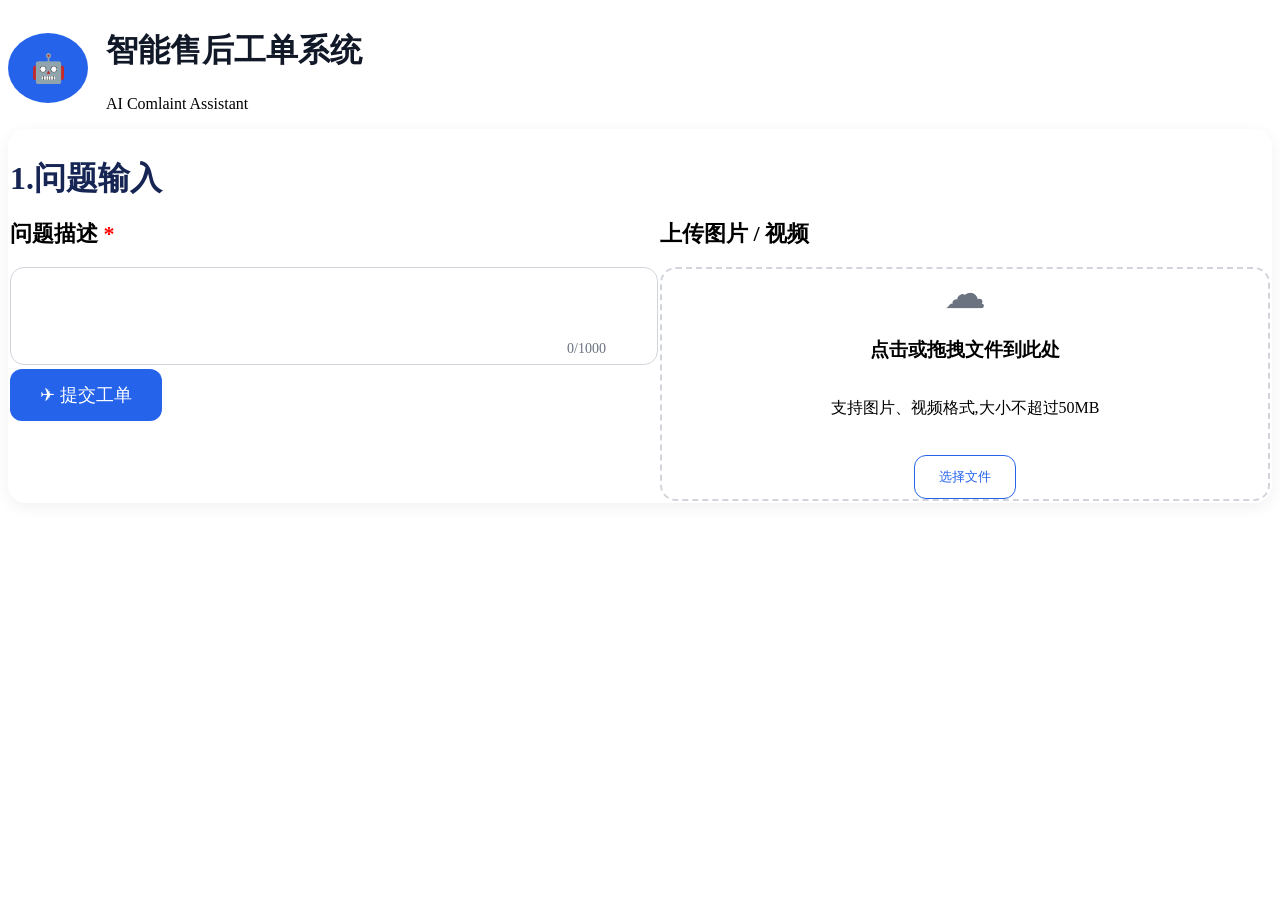
==== frontend/index.html @ 0847bd46 "5.19更新" ====
<!DOCTYPE html>
<link rel="stylesheet" href="./style.css"
<header class="header">
    <div class="header-left">
        <div class="logo">
            🤖
        </div>

        <div class="header-group">
            <h1>
                智能售后工单系统
            </h1>
            <p>
                AI Comlaint Assistant
            </p>
        </div>

    </div>
</header>

<!-- ================= 问题输入模块开始 ================= -->
<section class="card">
    <h2 class="section-title">
        1.问题输入
    </h2>

    <!-- 左右双栏布局-->
    <div class="input-layout">
        <div class="left-panel">
            <label><!-- 给输入框、上传框、textarea 写“说明文字”-->
                问题描述
                <span>*</span> <!-- 包住一小段文字-->
            </label>

            <!-- 用户输入框-->
            <div class="textarea-wrapper">

                <textarea
                id="userText"
                placeholder="请详细描述您遇到的问题...">
                </textarea>

                <div class="counter">

                    0/1000

                </div>

</div>

            <!-- 提交按钮 -->
            <button id="submitBtn">
                ✈ 提交工单
            </button>

        </div>

        <!-- 上传模块 -->
        <div class="right-panel">

            <label>
                上传图片 / 视频
            </label>
            <div class="upload-box">
                <div class="upload-icon">
                    ☁
                </div>
                <h3>
                    点击或拖拽文件到此处
                </h3>
                <p>
                    支持图片、视频格式,大小不超过50MB
                </p>
                <button class="upload-btn">
                    选择文件
                </button>
            </div>
        </div>
    </div>

</section>
<!-- ================= 问题输入模块结束 ================= -->
---- frontend/style.css ----
/*=====header=====*/

/*整个顶部导航栏*/
.header{
    display: flex;/*让左右区域水平排列*/
    justify-content: space-between;/*左右拉开距离*/
    align-items: center;/*垂直居中*/
    margin-bottom: 32px;/*底部留白*/
}

/*左侧容器logo + 标题*/
.header-left{
    display: flex;
    align-items: center;

    gap:18px;/*子元素间距*/
}

/*logo*/
.logo{
    width:80px;
    height:70px;
    border-radius: 50%;/*变圆形*/
    background:#2563eb ;
    color: white;
    font-size: 28px;/*控制文字有多大*/
    display: flex;
    justify-content: center;
    align-items: center;
}

/*标题*/
.header-group h1{
    font-size: 32px;
    font-weight: 700;
    color: #111827;
}

/*副标题*/
.hesder-group p{
    margin-top: 4px;/*元素和别人之间的距离*/

    color: #6b7280;
    font-size: 18px;
}

/* ================= 卡片通用样式 ================= */
.card{
    background: white;
    border-radius:18px;/*将元素的四个角设置为半径为 18 像素的圆角*/
    padding: 2px;
    margin-bottom: 20px;
    box-shadow: 0 4px 16px rgba(0,0,0,0.06);/**给元素添加一层轻微的、向下的半透明阴影效果**/
/****这种参数组合产生的是极轻微的悬浮感，类似卡片轻微浮在页面上**/
}

/* 板块标题 */
.section-title{
    font-size: 32px;
    margin-bottom: 18px;
    color: #172554;
}

/* ================= 双栏布局 ================= */
.input-layout{
    display: flex;
    gap: 40px;/*** 表示子元素之间的间距为 40 像素***/
    align-items: flex-start;/*子元素顶部对齐*/

}

/* 左右区域平均分 */
.left-panel,
.right-panel{
    flex: 1;/**左右区域平均分配剩余空间**/
}

/*label*/
label{
    display: block;/*标签独占一行*/
    font-size: 22px;
    font-weight: 600;/*加粗*/
    margin-bottom: 18px;

}

/* 红色星号 */
label span{
    color: red;
}

/* textarea */
textarea{
    width: 100%;/*占满父元素宽度*/
    height: 60px;/*固定高度*/
    border: 1px solid #d1d5db;/*边框颜色*/
    border-radius: 14px;/*将元素的四个角设置为半径为 14 像素的圆角*/
    padding: 18px;
    font-size: 18px;
    resize: none;/*禁止用户调整大小*/

}

/* 字数统计 */
.counter{
    text-align: right;/*文本右对齐*/
    font-size: 14px;
    color: #6b7280;
    position:absolute;
    right:14px;
    bottom:12px;
}


/* 提交按钮 */
#submitBtn{
    margin-top: 0px;
    background: #2563eb;
    color: white;
    border:none ;/*去掉默认边框*/
    border-radius: 12px;
    padding: 14px 30px;
    font-size: 18px;
    cursor: pointer;/*鼠标暂停时候指为手形*/
    align-items: center;
}

/* 上传图标 */
.upload-icon{
    font-size: 42px;
    color: #6b7280;
}

/* 上传按钮 */
.upload-btn{
    margin-top: 20px;
    background: white;
    border: 1px solid #2563eb;
    color: #2563eb;
    padding: 12px 24px;
    border-radius: 12px;
}

/* 上传区域 */

.upload-box{

    min-height: 220px;

    border:2px dashed #d1d5db;

    border-radius:16px;

    display:flex;

    flex-direction:column;

    justify-content:center;

    align-items:center;

}

/* textarea容器 */

.textarea-wrapper{

    position:relative;

}
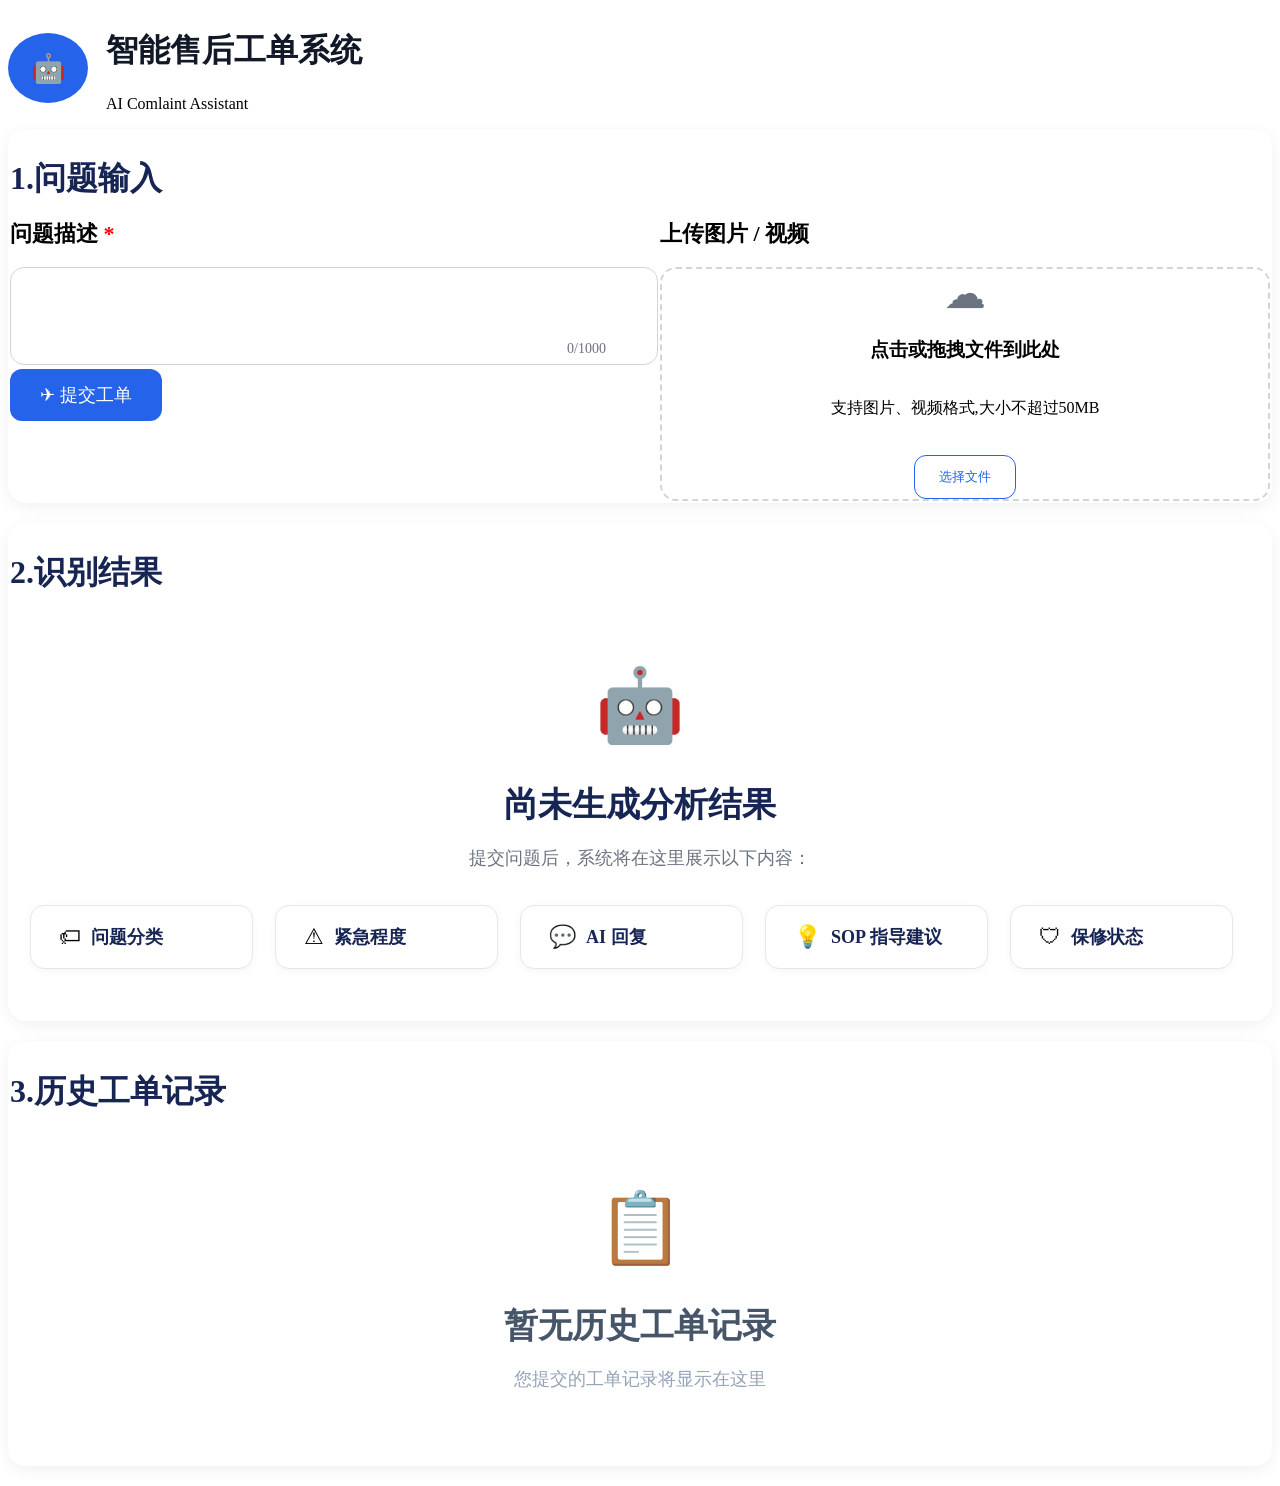
==== commit 9778cf9f: "html与css初始完成" ====
--- a/frontend/index.html
+++ b/frontend/index.html
@@ -79,4 +79,86 @@
     </div>
 
 </section>
-<!-- ================= 问题输入模块结束 ================= -->+<!-- ================= 问题输入模块结束 ================= -->
+
+
+<!-- ================= 识别结果模块 ================= -->
+<section  class="card">
+
+    <h2 class="section-title">
+        2.识别结果
+    </h2>
+
+    <!-- 内容区域-->
+    <div class="result-box">
+        <div class="robot-icon">
+            🤖
+        </div>
+
+        <h3>
+            尚未生成分析结果
+        </h3>
+
+        <p>
+            提交问题后，系统将在这里展示以下内容：
+        </p>
+
+        <!-- 功能标签 -->
+        <div class="feature-row">
+            <div class="feature-card">
+                🏷
+                <span>问题分类</span>
+            </div>
+            <div class="feature-card">
+
+                ⚠
+
+                <span>紧急程度</span>
+
+            </div>
+            <div class="feature-card">
+
+                💬
+
+                <span>AI 回复</span>
+
+            </div>
+            <div class="feature-card">
+
+                💡
+
+                <span>SOP 指导建议</span>
+
+            </div>
+            <div class="feature-card">
+
+                🛡
+
+                <span>保修状态</span>
+
+            </div>
+        </div>
+
+    </div>
+
+</section>
+
+<!-- ================= 历史工单记录 ================= -->
+<section class="card">
+
+    <h2 class="section-title">
+        3.历史工单记录
+    </h2>
+    <div class="history-box">
+        <div class="history-icon">
+            📋
+        </div>
+        <h3>
+        暂无历史工单记录
+        </h3>
+        <p>
+        您提交的工单记录将显示在这里
+        </p>
+    </div>
+
+</section>
--- a/frontend/style.css
+++ b/frontend/style.css
@@ -167,4 +167,85 @@
 
     position:relative;
 
-}+}
+
+/* ================= 识别结果模块 ================= */
+.result-box{
+    text-align: center;/*文本居中*/
+    padding:50px 20px;
+}
+
+/* AI图标 */
+.robot-icon{
+    font-size: 72px;
+    color:#93c5fd;
+    margin-bottom: 20px;
+}
+
+/* 标题 */
+.result-box h3{
+    font-size: 34px;
+    color: #172554;
+    margin-bottom: 16px;
+}
+/* 提示文字 */
+.result-box p{
+    font-size: 18px;
+    color: #6b7280;
+    margin-bottom: 35px;
+}
+
+/* 标签整体布局 */
+.feature-row{
+    display: flex;
+    justify-self: center;/*标签水平居中*/
+
+    gap:22px;/*标签之间距离*/
+    flex-wrap:wrap;/*标签过多时换行显示*/
+}
+
+/* 单个标签卡片 */
+.feature-card{
+    display: flex;/*图标与文字水平排列*/
+    align-items: center;/*图文水平居中*/
+    gap :10px;
+    background:#ffffff;
+    border: 1px solid #e5e7eb;
+    border-radius: 14px;
+    padding: 18px 28px;
+    min-width: 165px;
+    font-size: 22px;
+    box-shadow: 0 2px 8px rgba(0,0,0,0.04);;
+
+}
+
+/* 标签文字 */
+.feature-card span{
+    font-size: 18px;
+    color:#172554;
+    font-weight: 600;
+}
+
+/* ================= 历史工单记录模块 ================= */
+.history-box{
+    text-align: center;
+    padding: 55px 20px;
+}
+/* 图标 */
+.history-icon{
+    font-size: 70px;
+    color:#cbd5e1;
+    margin-bottom: 18px;
+}
+
+/* 主标题 */
+.history-box h3{
+    font-size: 34px;
+    color: #475569;
+    margin-bottom: 12px;
+}
+/* 提示文字 */
+.history-box p{
+    font-size: 18px;
+    color: #94a3b8;
+}
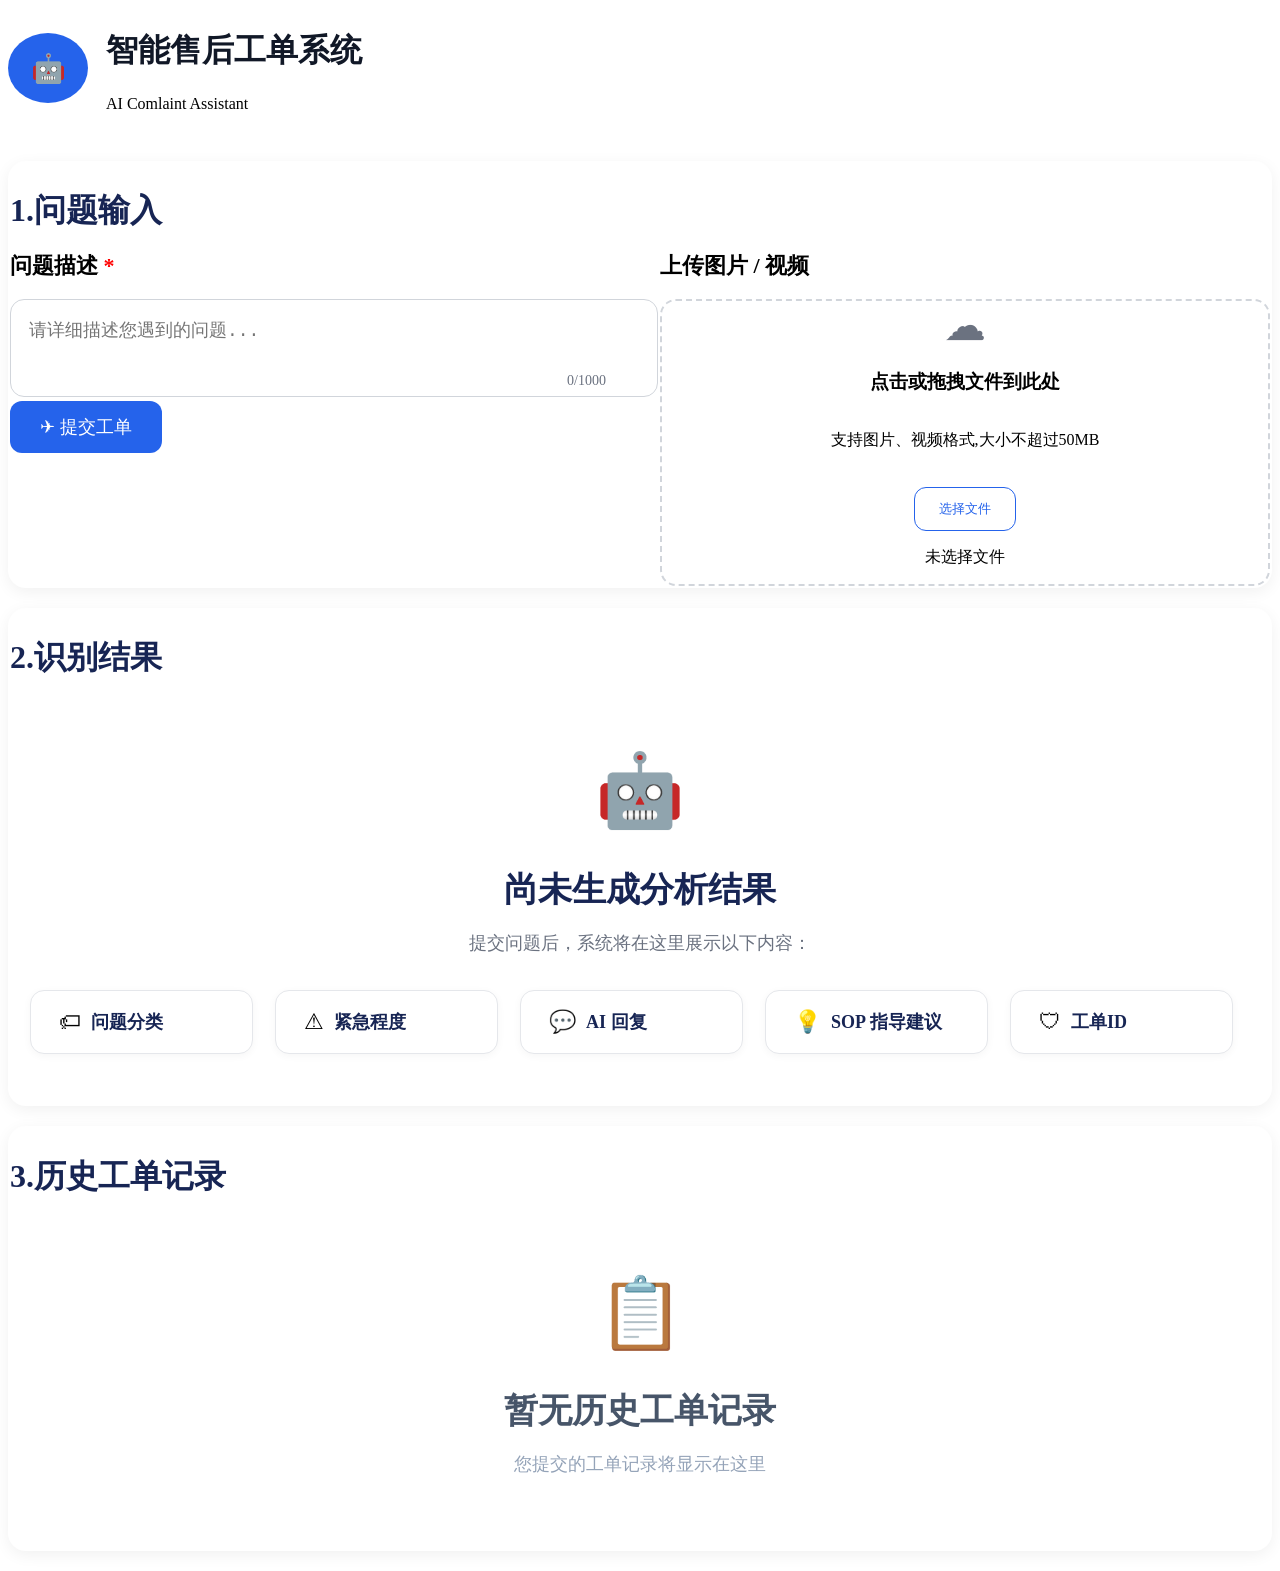
==== commit 318bdf95: "文本视频上传部分js完成" ====
--- a/frontend/index.html
+++ b/frontend/index.html
@@ -1,9 +1,11 @@
 <!DOCTYPE html>
-<link rel="stylesheet" href="./style.css"
+<link rel="stylesheet" href="./style.css">
+
+    
 <header class="header">
     <div class="header-left">
-        <div class="logo">
-            🤖
+            <div class="logo">
+                🤖
         </div>
 
         <div class="header-group">
@@ -37,8 +39,8 @@
 
                 <textarea
                 id="userText"
-                placeholder="请详细描述您遇到的问题...">
-                </textarea>
+                placeholder="请详细描述您遇到的问题..."
+                ></textarea>
 
                 <div class="counter">
 
@@ -46,7 +48,7 @@
 
                 </div>
 
-</div>
+            </div>
 
             <!-- 提交按钮 -->
             <button id="submitBtn">
@@ -71,9 +73,32 @@
                 <p>
                     支持图片、视频格式,大小不超过50MB
                 </p>
-                <button class="upload-btn">
+
+                <!-- 文件上传输入框(隐藏) -->
+                <input
+                    type="file"
+                    id="uploadInput"
+                    hidden
+                >
+
+                <!-- 选择文件按钮 -->
+
+                <button
+                    class="upload-btn"
+                    id="uploadBtn"
+                >
+
                     选择文件
+
                 </button>
+
+                <!-- 上传结果显示 -->
+
+                <p id="fileInfo">
+
+                未选择文件
+
+                </p>
             </div>
         </div>
     </div>
@@ -90,7 +115,10 @@
     </h2>
 
     <!-- 内容区域-->
-    <div class="result-box">
+    <div 
+    class="result-box"
+    id="resultContent"
+    >
         <div class="robot-icon">
             🤖
         </div>
@@ -134,7 +162,7 @@
 
                 🛡
 
-                <span>保修状态</span>
+                <span>工单ID</span>
 
             </div>
         </div>
@@ -161,4 +189,11 @@
         </p>
     </div>
 
-</section>+</section>
+
+<!-- 连接JS文件 -->
+
+<script src="app.js"></script>
+
+</body>
+</html>
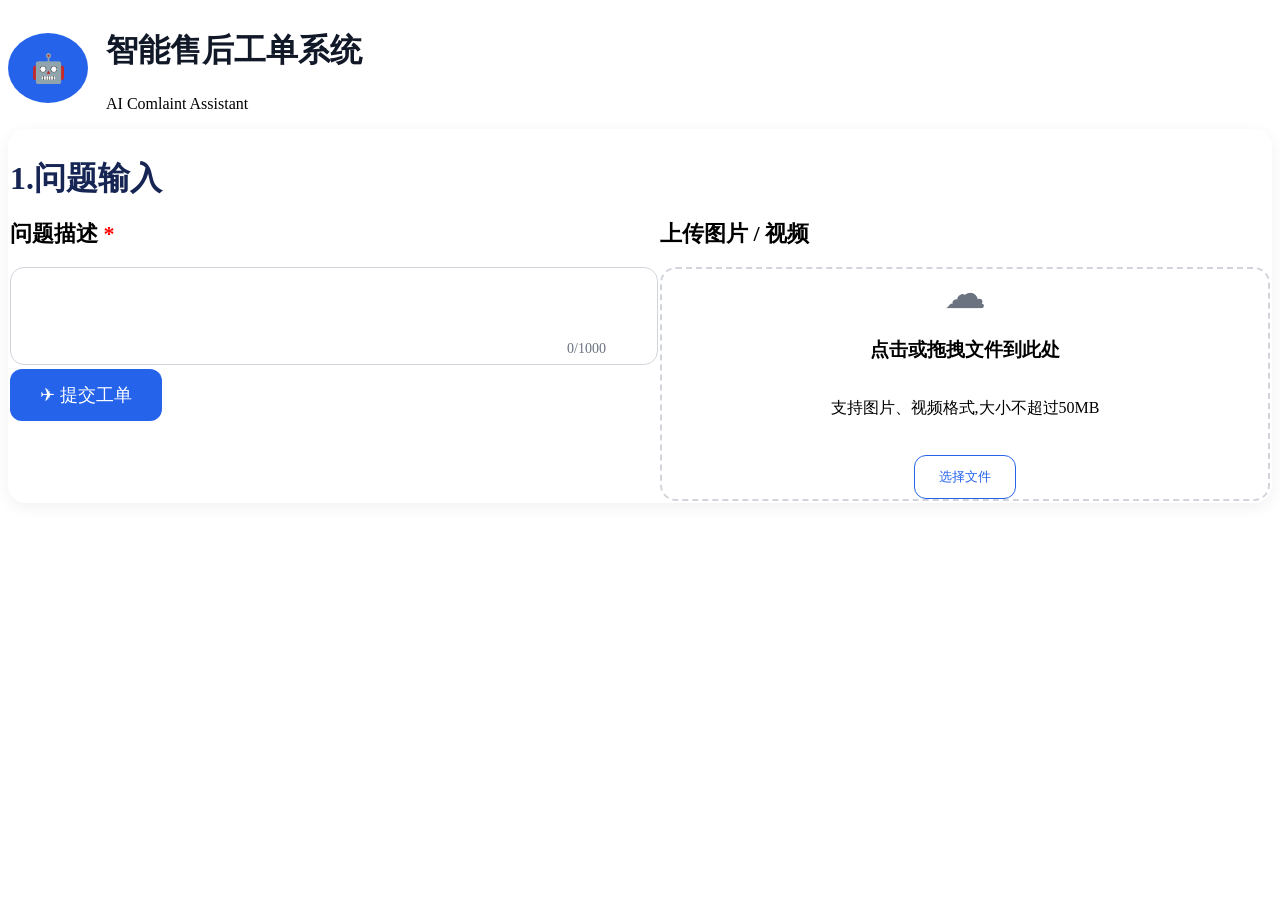
==== commit 2d7c7c13: "Merge branch 'sop' of https://github.com/xinyi-ty/CustomerServiceAgent into sop" ====
--- a/frontend/index.html
+++ b/frontend/index.html
@@ -1,11 +1,9 @@
 <!DOCTYPE html>
-<link rel="stylesheet" href="./style.css">
-
-    
+<link rel="stylesheet" href="./style.css"
 <header class="header">
     <div class="header-left">
-            <div class="logo">
-                🤖
+        <div class="logo">
+            🤖
         </div>
 
         <div class="header-group">
@@ -39,8 +37,8 @@
 
                 <textarea
                 id="userText"
-                placeholder="请详细描述您遇到的问题..."
-                ></textarea>
+                placeholder="请详细描述您遇到的问题...">
+                </textarea>
 
                 <div class="counter">
 
@@ -48,7 +46,7 @@
 
                 </div>
 
-            </div>
+</div>
 
             <!-- 提交按钮 -->
             <button id="submitBtn">
@@ -73,127 +71,12 @@
                 <p>
                     支持图片、视频格式,大小不超过50MB
                 </p>
-
-                <!-- 文件上传输入框(隐藏) -->
-                <input
-                    type="file"
-                    id="uploadInput"
-                    hidden
-                >
-
-                <!-- 选择文件按钮 -->
-
-                <button
-                    class="upload-btn"
-                    id="uploadBtn"
-                >
-
+                <button class="upload-btn">
                     选择文件
-
                 </button>
-
-                <!-- 上传结果显示 -->
-
-                <p id="fileInfo">
-
-                未选择文件
-
-                </p>
             </div>
         </div>
     </div>
 
 </section>
-<!-- ================= 问题输入模块结束 ================= -->
-
-
-<!-- ================= 识别结果模块 ================= -->
-<section  class="card">
-
-    <h2 class="section-title">
-        2.识别结果
-    </h2>
-
-    <!-- 内容区域-->
-    <div 
-    class="result-box"
-    id="resultContent"
-    >
-        <div class="robot-icon">
-            🤖
-        </div>
-
-        <h3>
-            尚未生成分析结果
-        </h3>
-
-        <p>
-            提交问题后，系统将在这里展示以下内容：
-        </p>
-
-        <!-- 功能标签 -->
-        <div class="feature-row">
-            <div class="feature-card">
-                🏷
-                <span>问题分类</span>
-            </div>
-            <div class="feature-card">
-
-                ⚠
-
-                <span>紧急程度</span>
-
-            </div>
-            <div class="feature-card">
-
-                💬
-
-                <span>AI 回复</span>
-
-            </div>
-            <div class="feature-card">
-
-                💡
-
-                <span>SOP 指导建议</span>
-
-            </div>
-            <div class="feature-card">
-
-                🛡
-
-                <span>工单ID</span>
-
-            </div>
-        </div>
-
-    </div>
-
-</section>
-
-<!-- ================= 历史工单记录 ================= -->
-<section class="card">
-
-    <h2 class="section-title">
-        3.历史工单记录
-    </h2>
-    <div class="history-box">
-        <div class="history-icon">
-            📋
-        </div>
-        <h3>
-        暂无历史工单记录
-        </h3>
-        <p>
-        您提交的工单记录将显示在这里
-        </p>
-    </div>
-
-</section>
-
-<!-- 连接JS文件 -->
-
-<script src="app.js"></script>
-
-</body>
-</html>+<!-- ================= 问题输入模块结束 ================= -->
--- a/frontend/style.css
+++ b/frontend/style.css
@@ -167,85 +167,4 @@
 
     position:relative;
 
-}
-
-/* ================= 识别结果模块 ================= */
-.result-box{
-    text-align: center;/*文本居中*/
-    padding:50px 20px;
-}
-
-/* AI图标 */
-.robot-icon{
-    font-size: 72px;
-    color:#93c5fd;
-    margin-bottom: 20px;
-}
-
-/* 标题 */
-.result-box h3{
-    font-size: 34px;
-    color: #172554;
-    margin-bottom: 16px;
-}
-/* 提示文字 */
-.result-box p{
-    font-size: 18px;
-    color: #6b7280;
-    margin-bottom: 35px;
-}
-
-/* 标签整体布局 */
-.feature-row{
-    display: flex;
-    justify-self: center;/*标签水平居中*/
-
-    gap:22px;/*标签之间距离*/
-    flex-wrap:wrap;/*标签过多时换行显示*/
-}
-
-/* 单个标签卡片 */
-.feature-card{
-    display: flex;/*图标与文字水平排列*/
-    align-items: center;/*图文水平居中*/
-    gap :10px;
-    background:#ffffff;
-    border: 1px solid #e5e7eb;
-    border-radius: 14px;
-    padding: 18px 28px;
-    min-width: 165px;
-    font-size: 22px;
-    box-shadow: 0 2px 8px rgba(0,0,0,0.04);;
-
-}
-
-/* 标签文字 */
-.feature-card span{
-    font-size: 18px;
-    color:#172554;
-    font-weight: 600;
-}
-
-/* ================= 历史工单记录模块 ================= */
-.history-box{
-    text-align: center;
-    padding: 55px 20px;
-}
-/* 图标 */
-.history-icon{
-    font-size: 70px;
-    color:#cbd5e1;
-    margin-bottom: 18px;
-}
-
-/* 主标题 */
-.history-box h3{
-    font-size: 34px;
-    color: #475569;
-    margin-bottom: 12px;
-}
-/* 提示文字 */
-.history-box p{
-    font-size: 18px;
-    color: #94a3b8;
-}
+}
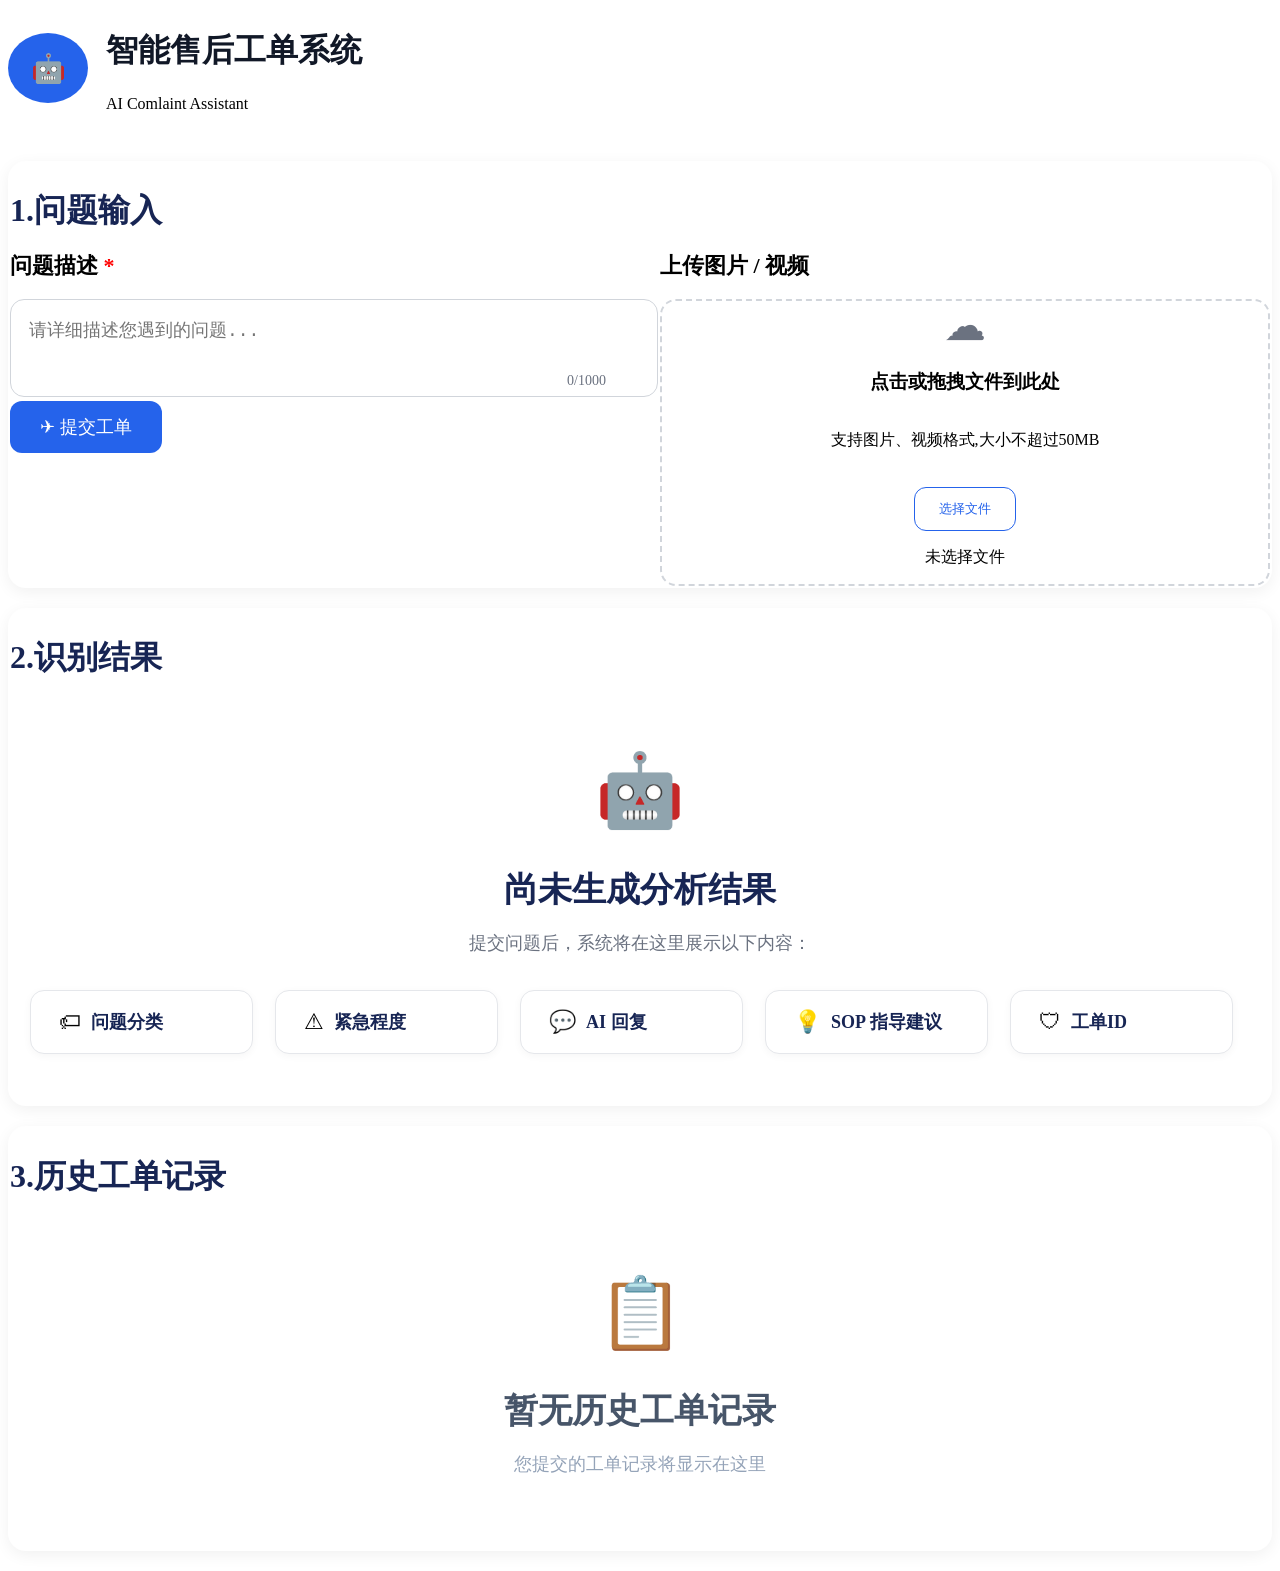
==== commit 5826cb74: "Merge branch 'frontend'" ====
--- a/frontend/index.html
+++ b/frontend/index.html
@@ -1,9 +1,11 @@
 <!DOCTYPE html>
-<link rel="stylesheet" href="./style.css"
+<link rel="stylesheet" href="./style.css">
+
+    
 <header class="header">
     <div class="header-left">
-        <div class="logo">
-            🤖
+            <div class="logo">
+                🤖
         </div>
 
         <div class="header-group">
@@ -37,8 +39,8 @@
 
                 <textarea
                 id="userText"
-                placeholder="请详细描述您遇到的问题...">
-                </textarea>
+                placeholder="请详细描述您遇到的问题..."
+                ></textarea>
 
                 <div class="counter">
 
@@ -46,7 +48,7 @@
 
                 </div>
 
-</div>
+            </div>
 
             <!-- 提交按钮 -->
             <button id="submitBtn">
@@ -71,12 +73,129 @@
                 <p>
                     支持图片、视频格式,大小不超过50MB
                 </p>
-                <button class="upload-btn">
+
+                <!-- 文件上传输入框(隐藏) -->
+                <input
+                    type="file"
+                    id="uploadInput"
+                    hidden
+                >
+
+                <!-- 选择文件按钮 -->
+
+                <button
+                    class="upload-btn"
+                    id="uploadBtn"
+                >
+
                     选择文件
+
                 </button>
+
+                <!-- 上传结果显示 -->
+
+                <p id="fileInfo">
+
+                未选择文件
+
+                </p>
             </div>
         </div>
     </div>
 
 </section>
-<!-- ================= 问题输入模块结束 ================= -->+<!-- ================= 问题输入模块结束 ================= -->
+
+
+<!-- ================= 识别结果模块 ================= -->
+<section  class="card">
+
+    <h2 class="section-title">
+        2.识别结果
+    </h2>
+
+    <!-- 内容区域-->
+    <div 
+    class="result-box"
+    id="resultContent"
+    >
+        <div class="robot-icon">
+            🤖
+        </div>
+
+        <h3>
+            尚未生成分析结果
+        </h3>
+
+        <p>
+            提交问题后，系统将在这里展示以下内容：
+        </p>
+
+        <!-- 功能标签 -->
+        <div class="feature-row">
+            <div class="feature-card">
+                🏷
+                <span>问题分类</span>
+            </div>
+            <div class="feature-card">
+
+                ⚠
+
+                <span>紧急程度</span>
+
+            </div>
+            <div class="feature-card">
+
+                💬
+
+                <span>AI 回复</span>
+
+            </div>
+            <div class="feature-card">
+
+                💡
+
+                <span>SOP 指导建议</span>
+
+            </div>
+            <div class="feature-card">
+
+                🛡
+
+                <span>工单ID</span>
+
+            </div>
+        </div>
+
+    </div>
+
+</section>
+
+<!-- ================= 历史工单记录 ================= -->
+<section class="card">
+
+    <h2 class="section-title">
+        3.历史工单记录
+    </h2>
+    <div 
+    class="history-box"
+    id="historyContainer">
+        <div class="history-icon">
+            📋
+        </div>
+        <h3>
+        暂无历史工单记录
+        </h3>
+        <p>
+        您提交的工单记录将显示在这里
+        </p>
+    </div>
+
+</section>
+
+<!-- 连接JS文件 -->
+
+<script src="app.js"></script>
+
+</body>
+</html>
--- a/frontend/style.css
+++ b/frontend/style.css
@@ -167,4 +167,85 @@
 
     position:relative;
 
-}+}
+
+/* ================= 识别结果模块 ================= */
+.result-box{
+    text-align: center;/*文本居中*/
+    padding:50px 20px;
+}
+
+/* AI图标 */
+.robot-icon{
+    font-size: 72px;
+    color:#93c5fd;
+    margin-bottom: 20px;
+}
+
+/* 标题 */
+.result-box h3{
+    font-size: 34px;
+    color: #172554;
+    margin-bottom: 16px;
+}
+/* 提示文字 */
+.result-box p{
+    font-size: 18px;
+    color: #6b7280;
+    margin-bottom: 35px;
+}
+
+/* 标签整体布局 */
+.feature-row{
+    display: flex;
+    justify-self: center;/*标签水平居中*/
+
+    gap:22px;/*标签之间距离*/
+    flex-wrap:wrap;/*标签过多时换行显示*/
+}
+
+/* 单个标签卡片 */
+.feature-card{
+    display: flex;/*图标与文字水平排列*/
+    align-items: center;/*图文水平居中*/
+    gap :10px;
+    background:#ffffff;
+    border: 1px solid #e5e7eb;
+    border-radius: 14px;
+    padding: 18px 28px;
+    min-width: 165px;
+    font-size: 22px;
+    box-shadow: 0 2px 8px rgba(0,0,0,0.04);;
+
+}
+
+/* 标签文字 */
+.feature-card span{
+    font-size: 18px;
+    color:#172554;
+    font-weight: 600;
+}
+
+/* ================= 历史工单记录模块 ================= */
+.history-box{
+    text-align: center;
+    padding: 55px 20px;
+}
+/* 图标 */
+.history-icon{
+    font-size: 70px;
+    color:#cbd5e1;
+    margin-bottom: 18px;
+}
+
+/* 主标题 */
+.history-box h3{
+    font-size: 34px;
+    color: #475569;
+    margin-bottom: 12px;
+}
+/* 提示文字 */
+.history-box p{
+    font-size: 18px;
+    color: #94a3b8;
+}
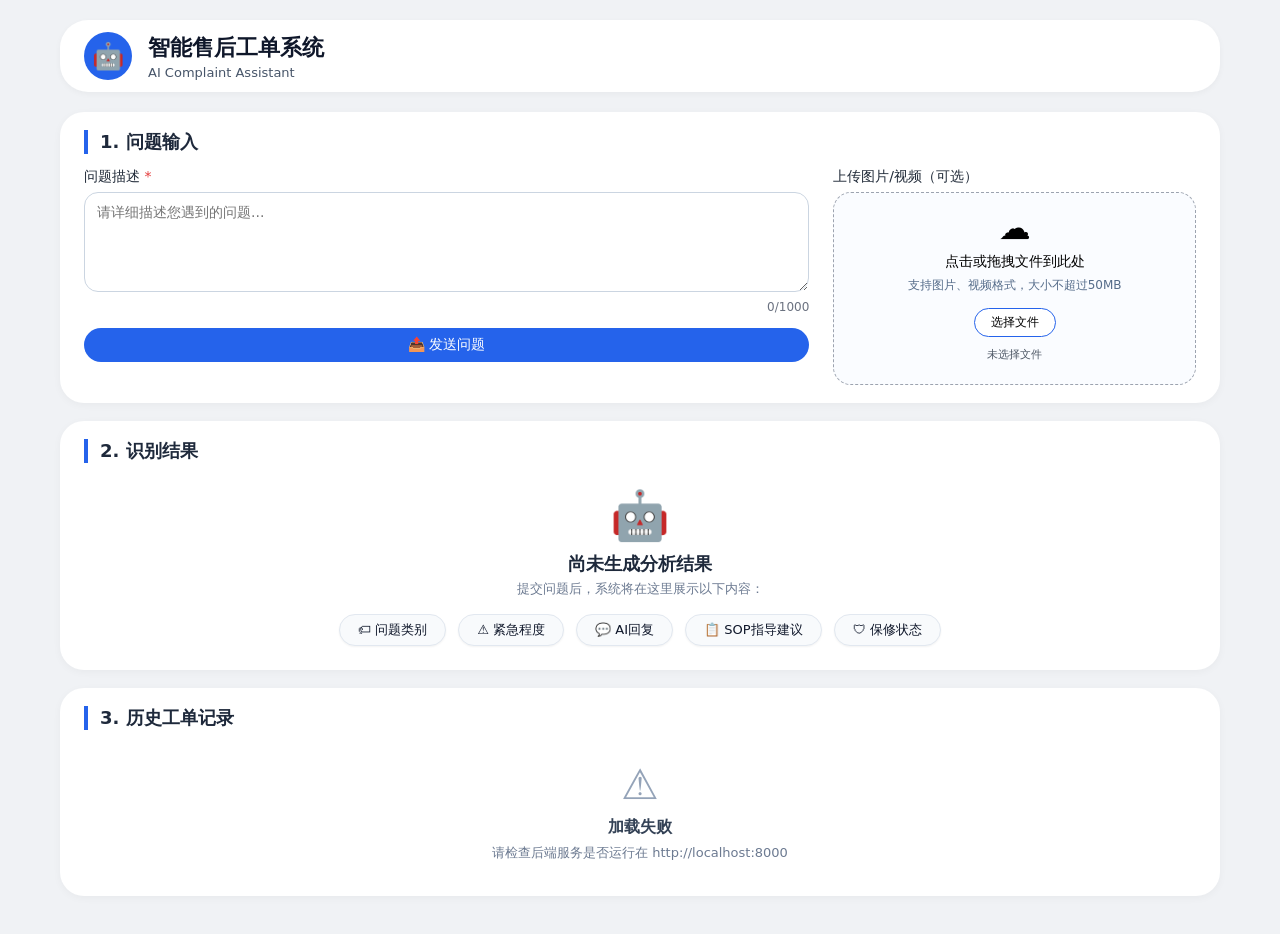
==== commit b54acb13: "XTY" ====
--- a/frontend/index.html
+++ b/frontend/index.html
@@ -1,201 +1,74 @@
 <!DOCTYPE html>
-<link rel="stylesheet" href="./style.css">
+<html lang="zh-CN">
+<head>
+    <meta charset="UTF-8">
+    <meta name="viewport" content="width=device-width, initial-scale=1.0">
+    <title>智能售后工单系统</title>
+    <link rel="stylesheet" href="style.css">
+</head>
+<body>
 
-    
 <header class="header">
-    <div class="header-left">
-            <div class="logo">
-                🤖
-        </div>
-
-        <div class="header-group">
-            <h1>
-                智能售后工单系统
-            </h1>
-            <p>
-                AI Comlaint Assistant
-            </p>
-        </div>
-
+    <div class="logo">🤖</div>
+    <div>
+        <h1>智能售后工单系统</h1>
+        <p>AI Complaint Assistant</p>
     </div>
 </header>
 
-<!-- ================= 问题输入模块开始 ================= -->
-<section class="card">
-    <h2 class="section-title">
-        1.问题输入
-    </h2>
-
-    <!-- 左右双栏布局-->
-    <div class="input-layout">
-        <div class="left-panel">
-            <label><!-- 给输入框、上传框、textarea 写“说明文字”-->
-                问题描述
-                <span>*</span> <!-- 包住一小段文字-->
-            </label>
-
-            <!-- 用户输入框-->
-            <div class="textarea-wrapper">
-
-                <textarea
-                id="userText"
-                placeholder="请详细描述您遇到的问题..."
-                ></textarea>
-
-                <div class="counter">
-
-                    0/1000
-
+<main>
+    <!-- 1. 问题输入模块 -->
+    <section class="card">
+        <h2>1. 问题输入</h2>
+        <div class="two-columns">
+            <div class="left">
+                <label>问题描述 <span>*</span></label>
+                <label for="userText"></label><textarea id="userText" placeholder="请详细描述您遇到的问题..." maxlength="1000"></textarea>
+                <div class="counter">0/1000</div>
+                <button id="submitBtn">📤 发送问题</button>
+            </div>
+            <div class="right">
+                <label>上传图片/视频（可选）</label>
+                <div class="upload-box">
+                    <div class="upload-icon">☁️</div>
+                    <h3>点击或拖拽文件到此处</h3>
+                    <p>支持图片、视频格式，大小不超过50MB</p>
+                    <input type="file" id="uploadInput" hidden accept="image/*,video/mp4,video/quicktime">
+                    <button type="button" id="uploadBtn" class="upload-btn">选择文件</button>
+                    <p id="fileInfo">未选择文件</p>
                 </div>
-
-            </div>
-
-            <!-- 提交按钮 -->
-            <button id="submitBtn">
-                ✈ 提交工单
-            </button>
-
-        </div>
-
-        <!-- 上传模块 -->
-        <div class="right-panel">
-
-            <label>
-                上传图片 / 视频
-            </label>
-            <div class="upload-box">
-                <div class="upload-icon">
-                    ☁
-                </div>
-                <h3>
-                    点击或拖拽文件到此处
-                </h3>
-                <p>
-                    支持图片、视频格式,大小不超过50MB
-                </p>
-
-                <!-- 文件上传输入框(隐藏) -->
-                <input
-                    type="file"
-                    id="uploadInput"
-                    hidden
-                >
-
-                <!-- 选择文件按钮 -->
-
-                <button
-                    class="upload-btn"
-                    id="uploadBtn"
-                >
-
-                    选择文件
-
-                </button>
-
-                <!-- 上传结果显示 -->
-
-                <p id="fileInfo">
-
-                未选择文件
-
-                </p>
             </div>
         </div>
-    </div>
+    </section>
 
-</section>
-<!-- ================= 问题输入模块结束 ================= -->
-
-
-<!-- ================= 识别结果模块 ================= -->
-<section  class="card">
-
-    <h2 class="section-title">
-        2.识别结果
-    </h2>
-
-    <!-- 内容区域-->
-    <div 
-    class="result-box"
-    id="resultContent"
-    >
-        <div class="robot-icon">
-            🤖
-        </div>
-
-        <h3>
-            尚未生成分析结果
-        </h3>
-
-        <p>
-            提交问题后，系统将在这里展示以下内容：
-        </p>
-
-        <!-- 功能标签 -->
-        <div class="feature-row">
-            <div class="feature-card">
-                🏷
-                <span>问题分类</span>
-            </div>
-            <div class="feature-card">
-
-                ⚠
-
-                <span>紧急程度</span>
-
-            </div>
-            <div class="feature-card">
-
-                💬
-
-                <span>AI 回复</span>
-
-            </div>
-            <div class="feature-card">
-
-                💡
-
-                <span>SOP 指导建议</span>
-
-            </div>
-            <div class="feature-card">
-
-                🛡
-
-                <span>工单ID</span>
-
+    <!-- 2. 识别结果模块 -->
+    <section class="card">
+        <h2>2. 识别结果</h2>
+        <div id="resultContent" class="result-placeholder">
+            <div class="robot-icon">🤖</div>
+            <h3>尚未生成分析结果</h3>
+            <p>提交问题后，系统将在这里展示以下内容：</p>
+            <div class="feature-cards">
+                <div class="feature-card">🏷 问题类别</div>
+                <div class="feature-card">⚠️ 紧急程度</div>
+                <div class="feature-card">💬 AI回复</div>
+                <div class="feature-card">📋 SOP指导建议</div>
+                <div class="feature-card">🛡 保修状态</div>
             </div>
         </div>
+    </section>
 
-    </div>
-
-</section>
-
-<!-- ================= 历史工单记录 ================= -->
-<section class="card">
-
-    <h2 class="section-title">
-        3.历史工单记录
-    </h2>
-    <div 
-    class="history-box"
-    id="historyContainer">
-        <div class="history-icon">
-            📋
+    <!-- 3. 历史工单记录 -->
+    <section class="card">
+        <h2>3. 历史工单记录</h2>
+        <div id="historyContainer" class="history-placeholder">
+            <div class="history-icon">📋</div>
+            <h3>暂无历史工单记录</h3>
+            <p>您提交的工单记录将显示在这里</p>
         </div>
-        <h3>
-        暂无历史工单记录
-        </h3>
-        <p>
-        您提交的工单记录将显示在这里
-        </p>
-    </div>
-
-</section>
-
-<!-- 连接JS文件 -->
+    </section>
+</main>
 
 <script src="app.js"></script>
-
 </body>
 </html>
--- a/frontend/style.css
+++ b/frontend/style.css
@@ -1,251 +1,272 @@
-/*=====header=====*/
-
-/*整个顶部导航栏*/
-.header{
-    display: flex;/*让左右区域水平排列*/
-    justify-content: space-between;/*左右拉开距离*/
-    align-items: center;/*垂直居中*/
-    margin-bottom: 32px;/*底部留白*/
-}
-
-/*左侧容器logo + 标题*/
-.header-left{
+* {
+    margin: 0;
+    padding: 0;
+    box-sizing: border-box;
+}
+
+body {
+    background: #f0f2f5;
+    font-family: system-ui, -apple-system, 'Segoe UI', Roboto, 'Helvetica Neue', sans-serif;
+    padding: 20px;
+    max-width: 1200px;
+    margin: 0 auto;
+}
+
+/* 头部 */
+.header {
     display: flex;
     align-items: center;
-
-    gap:18px;/*子元素间距*/
-}
-
-/*logo*/
-.logo{
-    width:80px;
-    height:70px;
-    border-radius: 50%;/*变圆形*/
-    background:#2563eb ;
+    gap: 16px;
+    background: white;
+    padding: 12px 24px;
+    border-radius: 28px;
+    margin-bottom: 20px;
+    box-shadow: 0 2px 6px rgba(0,0,0,0.04);
+}
+.logo {
+    background: #2563eb;
+    width: 48px;
+    height: 48px;
+    border-radius: 28px;
+    display: flex;
+    align-items: center;
+    justify-content: center;
+    font-size: 26px;
     color: white;
-    font-size: 28px;/*控制文字有多大*/
-    display: flex;
-    justify-content: center;
-    align-items: center;
-}
-
-/*标题*/
-.header-group h1{
-    font-size: 32px;
-    font-weight: 700;
-    color: #111827;
-}
-
-/*副标题*/
-.hesder-group p{
-    margin-top: 4px;/*元素和别人之间的距离*/
-
+}
+.header h1 {
+    font-size: 22px;
+    font-weight: 600;
+    color: #0f172a;
+}
+.header p {
+    font-size: 13px;
+    color: #475569;
+    margin-top: 2px;
+}
+
+/* 卡片通用 */
+.card {
+    background: white;
+    border-radius: 24px;
+    padding: 18px 24px;
+    margin-bottom: 18px;
+    box-shadow: 0 2px 8px rgba(0,0,0,0.04);
+}
+.card h2 {
+    font-size: 18px;
+    font-weight: 600;
+    margin-bottom: 14px;
+    color: #1e293b;
+    border-left: 4px solid #2563eb;
+    padding-left: 12px;
+}
+
+/* 双栏布局 */
+.two-columns {
+    display: flex;
+    gap: 24px;
+    flex-wrap: wrap;
+}
+.left {
+    flex: 2;
+    min-width: 220px;
+}
+.right {
+    flex: 1;
+    min-width: 200px;
+}
+
+label {
+    font-size: 14px;
+    font-weight: 500;
+    margin-bottom: 6px;
+    display: block;
+    color: #1f2937;
+}
+label span {
+    color: #e53e3e;
+}
+
+textarea {
+    width: 100%;
+    border: 1px solid #cbd5e1;
+    border-radius: 14px;
+    padding: 10px 12px;
+    font-size: 14px;
+    font-family: inherit;
+    resize: vertical;
+    height: 100px;
+    line-height: 1.4;
+}
+textarea:focus {
+    outline: none;
+    border-color: #2563eb;
+    box-shadow: 0 0 0 2px rgba(37,99,235,0.1);
+}
+.counter {
+    text-align: right;
+    font-size: 12px;
     color: #6b7280;
-    font-size: 18px;
-}
-
-/* ================= 卡片通用样式 ================= */
-.card{
-    background: white;
-    border-radius:18px;/*将元素的四个角设置为半径为 18 像素的圆角*/
-    padding: 2px;
-    margin-bottom: 20px;
-    box-shadow: 0 4px 16px rgba(0,0,0,0.06);/**给元素添加一层轻微的、向下的半透明阴影效果**/
-/****这种参数组合产生的是极轻微的悬浮感，类似卡片轻微浮在页面上**/
-}
-
-/* 板块标题 */
-.section-title{
-    font-size: 32px;
-    margin-bottom: 18px;
-    color: #172554;
-}
-
-/* ================= 双栏布局 ================= */
-.input-layout{
-    display: flex;
-    gap: 40px;/*** 表示子元素之间的间距为 40 像素***/
-    align-items: flex-start;/*子元素顶部对齐*/
-
-}
-
-/* 左右区域平均分 */
-.left-panel,
-.right-panel{
-    flex: 1;/**左右区域平均分配剩余空间**/
-}
-
-/*label*/
-label{
-    display: block;/*标签独占一行*/
-    font-size: 22px;
-    font-weight: 600;/*加粗*/
-    margin-bottom: 18px;
-
-}
-
-/* 红色星号 */
-label span{
-    color: red;
-}
-
-/* textarea */
-textarea{
-    width: 100%;/*占满父元素宽度*/
-    height: 60px;/*固定高度*/
-    border: 1px solid #d1d5db;/*边框颜色*/
-    border-radius: 14px;/*将元素的四个角设置为半径为 14 像素的圆角*/
-    padding: 18px;
-    font-size: 18px;
-    resize: none;/*禁止用户调整大小*/
-
-}
-
-/* 字数统计 */
-.counter{
-    text-align: right;/*文本右对齐*/
-    font-size: 14px;
-    color: #6b7280;
-    position:absolute;
-    right:14px;
-    bottom:12px;
-}
-
-
-/* 提交按钮 */
-#submitBtn{
-    margin-top: 0px;
+    margin-top: 4px;
+}
+#submitBtn {
     background: #2563eb;
     color: white;
-    border:none ;/*去掉默认边框*/
-    border-radius: 12px;
-    padding: 14px 30px;
-    font-size: 18px;
-    cursor: pointer;/*鼠标暂停时候指为手形*/
-    align-items: center;
-}
-
-/* 上传图标 */
-.upload-icon{
-    font-size: 42px;
-    color: #6b7280;
-}
-
-/* 上传按钮 */
-.upload-btn{
-    margin-top: 20px;
+    border: none;
+    border-radius: 32px;
+    padding: 8px 20px;
+    font-size: 14px;
+    font-weight: 500;
+    margin-top: 14px;
+    cursor: pointer;
+    width: 100%;
+    transition: background 0.2s;
+}
+#submitBtn:hover {
+    background: #1d4ed8;
+}
+#submitBtn:disabled {
+    background: #94a3b8;
+}
+
+.upload-box {
+    border: 1px dashed #9ca3af;
+    border-radius: 18px;
+    background: #fafcff;
+    padding: 16px 12px;
+    text-align: center;
+}
+.upload-icon {
+    font-size: 32px;
+    margin-bottom: 6px;
+}
+.upload-box h3 {
+    font-size: 14px;
+    font-weight: 500;
+    margin: 6px 0;
+}
+.upload-box p {
+    font-size: 12px;
+    color: #556c8a;
+    margin: 6px 0;
+}
+.upload-btn {
     background: white;
     border: 1px solid #2563eb;
-    color: #2563eb;
-    padding: 12px 24px;
-    border-radius: 12px;
-}
-
-/* 上传区域 */
-
-.upload-box{
-
-    min-height: 220px;
-
-    border:2px dashed #d1d5db;
-
-    border-radius:16px;
-
-    display:flex;
-
-    flex-direction:column;
-
-    justify-content:center;
-
-    align-items:center;
-
-}
-
-/* textarea容器 */
-
-.textarea-wrapper{
-
-    position:relative;
-
-}
-
-/* ================= 识别结果模块 ================= */
-.result-box{
-    text-align: center;/*文本居中*/
-    padding:50px 20px;
-}
-
-/* AI图标 */
-.robot-icon{
-    font-size: 72px;
-    color:#93c5fd;
-    margin-bottom: 20px;
-}
-
-/* 标题 */
-.result-box h3{
-    font-size: 34px;
-    color: #172554;
+    border-radius: 30px;
+    padding: 5px 16px;
+    font-size: 12px;
+    cursor: pointer;
+    margin: 8px 0 4px;
+}
+.upload-btn:hover {
+    background: #eff6ff;
+}
+#fileInfo {
+    font-size: 11px;
+    color: #4b5563;
+    margin-top: 6px;
+    word-break: break-all;
+}
+
+/* 识别结果样式（仿图二卡片） */
+.result-placeholder {
+    text-align: center;
+    padding: 10px 0 6px;
+}
+.robot-icon {
+    font-size: 48px;
+    margin-bottom: 8px;
+}
+.result-placeholder h3 {
+    font-size: 18px;
+    margin: 4px 0;
+    color: #1e293b;
+}
+.result-placeholder p {
+    font-size: 13px;
+    color: #6c7a91;
     margin-bottom: 16px;
 }
-/* 提示文字 */
-.result-box p{
-    font-size: 18px;
-    color: #6b7280;
-    margin-bottom: 35px;
-}
-
-/* 标签整体布局 */
-.feature-row{
-    display: flex;
-    justify-self: center;/*标签水平居中*/
-
-    gap:22px;/*标签之间距离*/
-    flex-wrap:wrap;/*标签过多时换行显示*/
-}
-
-/* 单个标签卡片 */
-.feature-card{
-    display: flex;/*图标与文字水平排列*/
-    align-items: center;/*图文水平居中*/
-    gap :10px;
-    background:#ffffff;
-    border: 1px solid #e5e7eb;
-    border-radius: 14px;
-    padding: 18px 28px;
-    min-width: 165px;
-    font-size: 22px;
-    box-shadow: 0 2px 8px rgba(0,0,0,0.04);;
-
-}
-
-/* 标签文字 */
-.feature-card span{
-    font-size: 18px;
-    color:#172554;
+.feature-cards {
+    display: flex;
+    flex-wrap: wrap;
+    justify-content: center;
+    gap: 12px;
+}
+.feature-card {
+    background: #f8fafc;
+    border-radius: 40px;
+    padding: 6px 18px;
+    font-size: 13px;
+    font-weight: 500;
+    color: #0f172a;
+    box-shadow: 0 1px 2px rgba(0,0,0,0.05);
+    border: 1px solid #e2e8f0;
+}
+/* 动态生成的实际卡片样式（与占位一致） */
+.result-card {
+    background: #f1f5f9;
+    border-radius: 40px;
+    padding: 6px 18px;
+    font-size: 13px;
+    font-weight: 500;
+    display: inline-flex;
+    align-items: center;
+    gap: 6px;
+}
+
+/* 历史工单 */
+.history-placeholder {
+    text-align: center;
+    padding: 16px 0;
+}
+.history-icon {
+    font-size: 42px;
+    color: #94a3b8;
+    margin-bottom: 8px;
+}
+.history-placeholder h3 {
+    font-size: 16px;
+    color: #334155;
+    margin-bottom: 6px;
+}
+.history-placeholder p {
+    font-size: 13px;
+    color: #6c7a91;
+}
+.history-card {
+    background: #f8fafc;
+    border-radius: 16px;
+    padding: 12px 16px;
+    margin-bottom: 12px;
+    text-align: left;
+    border-left: 4px solid #2563eb;
+}
+.history-card h4 {
+    font-size: 14px;
     font-weight: 600;
-}
-
-/* ================= 历史工单记录模块 ================= */
-.history-box{
-    text-align: center;
-    padding: 55px 20px;
-}
-/* 图标 */
-.history-icon{
-    font-size: 70px;
-    color:#cbd5e1;
-    margin-bottom: 18px;
-}
-
-/* 主标题 */
-.history-box h3{
-    font-size: 34px;
+    margin-bottom: 6px;
+}
+.history-card p {
+    font-size: 12px;
     color: #475569;
-    margin-bottom: 12px;
-}
-/* 提示文字 */
-.history-box p{
-    font-size: 18px;
-    color: #94a3b8;
-}
+}
+
+/* 响应式 */
+@media (max-width: 720px) {
+    body {
+        padding: 12px;
+    }
+    .card {
+        padding: 16px;
+    }
+    .two-columns {
+        flex-direction: column;
+        gap: 16px;
+    }
+    textarea {
+        height: 90px;
+    }
+}
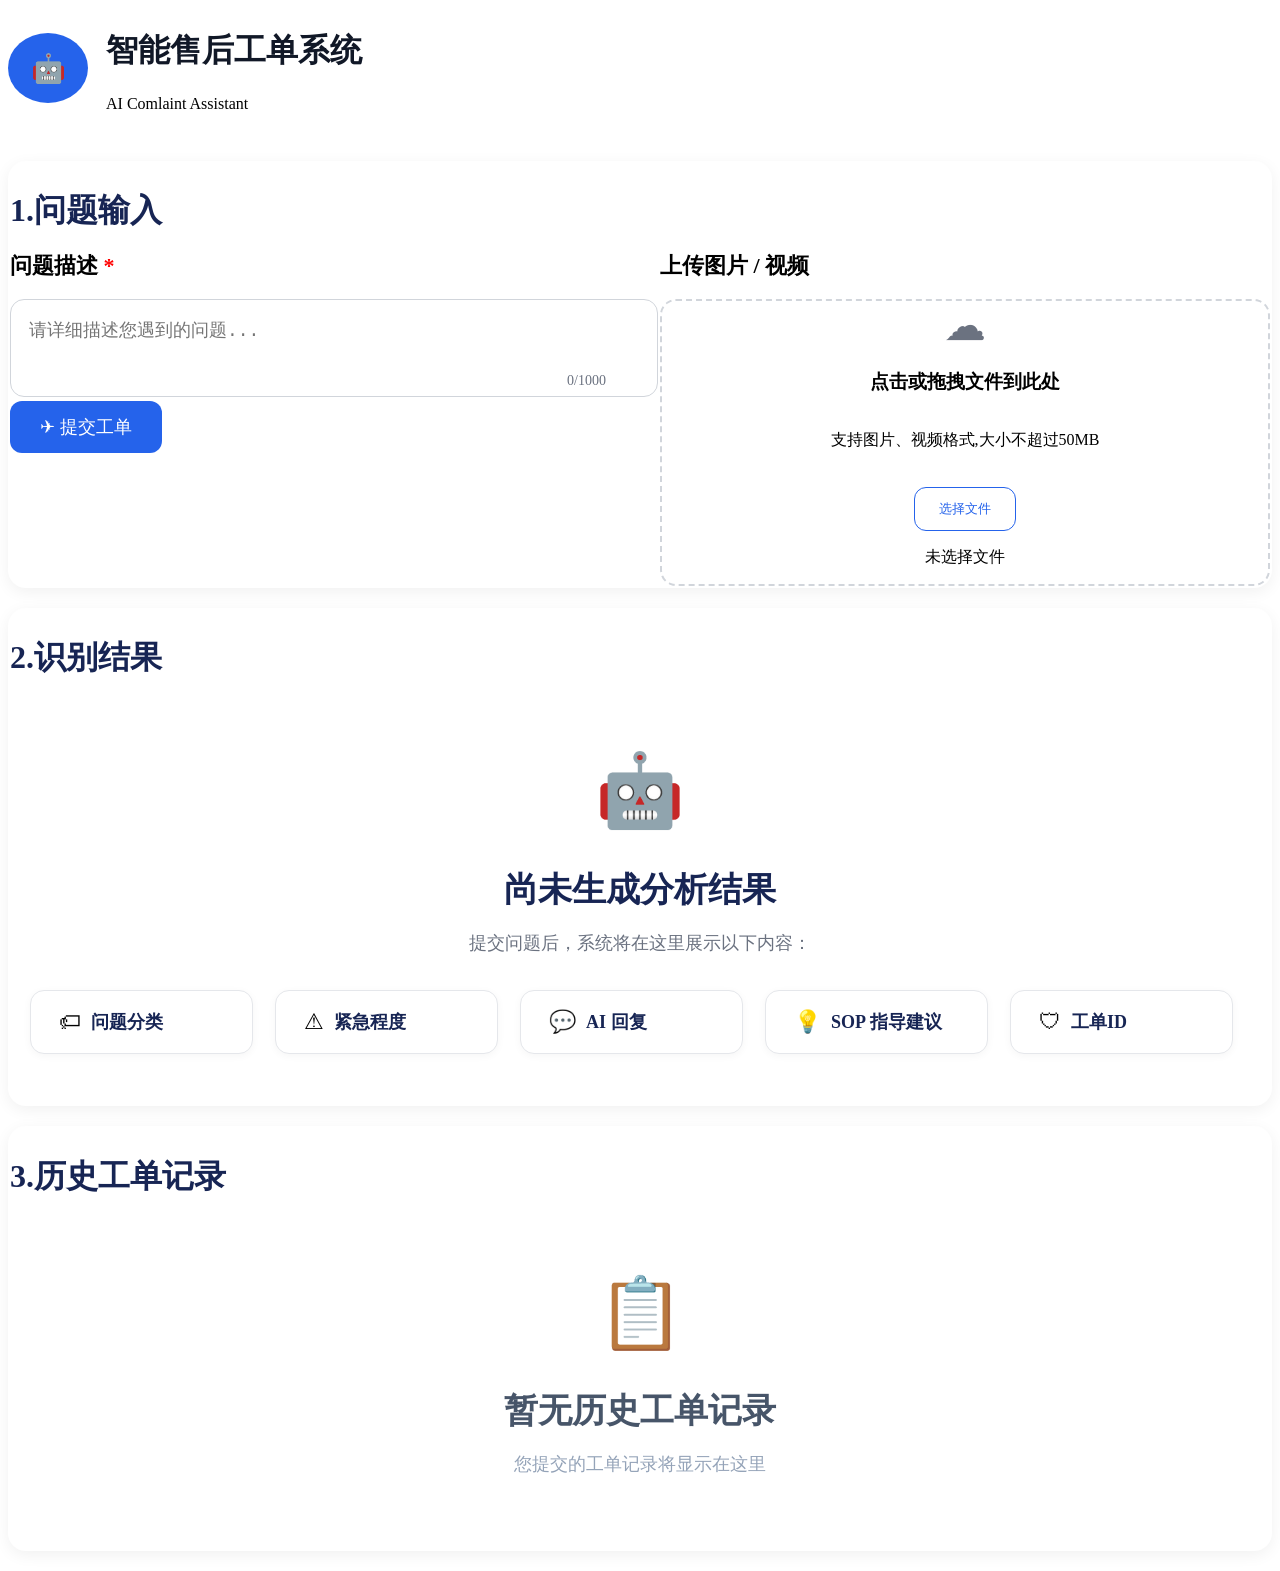
==== commit a9e7ade4: "Merge acba80ce76176c3d08c110c612523f77adc8167d into 1b9d53ac3242ac2ff64ac7896059b9c45eb861f1" ====
--- a/frontend/index.html
+++ b/frontend/index.html
@@ -1,74 +1,201 @@
 <!DOCTYPE html>
-<html lang="zh-CN">
-<head>
-    <meta charset="UTF-8">
-    <meta name="viewport" content="width=device-width, initial-scale=1.0">
-    <title>智能售后工单系统</title>
-    <link rel="stylesheet" href="style.css">
-</head>
-<body>
-
+<link rel="stylesheet" href="./style.css">
+
+    
 <header class="header">
-    <div class="logo">🤖</div>
-    <div>
-        <h1>智能售后工单系统</h1>
-        <p>AI Complaint Assistant</p>
+    <div class="header-left">
+            <div class="logo">
+                🤖
+        </div>
+
+        <div class="header-group">
+            <h1>
+                智能售后工单系统
+            </h1>
+            <p>
+                AI Comlaint Assistant
+            </p>
+        </div>
+
     </div>
 </header>
 
-<main>
-    <!-- 1. 问题输入模块 -->
-    <section class="card">
-        <h2>1. 问题输入</h2>
-        <div class="two-columns">
-            <div class="left">
-                <label>问题描述 <span>*</span></label>
-                <label for="userText"></label><textarea id="userText" placeholder="请详细描述您遇到的问题..." maxlength="1000"></textarea>
-                <div class="counter">0/1000</div>
-                <button id="submitBtn">📤 发送问题</button>
-            </div>
-            <div class="right">
-                <label>上传图片/视频（可选）</label>
-                <div class="upload-box">
-                    <div class="upload-icon">☁️</div>
-                    <h3>点击或拖拽文件到此处</h3>
-                    <p>支持图片、视频格式，大小不超过50MB</p>
-                    <input type="file" id="uploadInput" hidden accept="image/*,video/mp4,video/quicktime">
-                    <button type="button" id="uploadBtn" class="upload-btn">选择文件</button>
-                    <p id="fileInfo">未选择文件</p>
+<!-- ================= 问题输入模块开始 ================= -->
+<section class="card">
+    <h2 class="section-title">
+        1.问题输入
+    </h2>
+
+    <!-- 左右双栏布局-->
+    <div class="input-layout">
+        <div class="left-panel">
+            <label><!-- 给输入框、上传框、textarea 写“说明文字”-->
+                问题描述
+                <span>*</span> <!-- 包住一小段文字-->
+            </label>
+
+            <!-- 用户输入框-->
+            <div class="textarea-wrapper">
+
+                <textarea
+                id="userText"
+                placeholder="请详细描述您遇到的问题..."
+                ></textarea>
+
+                <div class="counter">
+
+                    0/1000
+
                 </div>
-            </div>
-        </div>
-    </section>
-
-    <!-- 2. 识别结果模块 -->
-    <section class="card">
-        <h2>2. 识别结果</h2>
-        <div id="resultContent" class="result-placeholder">
-            <div class="robot-icon">🤖</div>
-            <h3>尚未生成分析结果</h3>
-            <p>提交问题后，系统将在这里展示以下内容：</p>
-            <div class="feature-cards">
-                <div class="feature-card">🏷 问题类别</div>
-                <div class="feature-card">⚠️ 紧急程度</div>
-                <div class="feature-card">💬 AI回复</div>
-                <div class="feature-card">📋 SOP指导建议</div>
-                <div class="feature-card">🛡 保修状态</div>
-            </div>
-        </div>
-    </section>
-
-    <!-- 3. 历史工单记录 -->
-    <section class="card">
-        <h2>3. 历史工单记录</h2>
-        <div id="historyContainer" class="history-placeholder">
-            <div class="history-icon">📋</div>
-            <h3>暂无历史工单记录</h3>
-            <p>您提交的工单记录将显示在这里</p>
-        </div>
-    </section>
-</main>
+
+            </div>
+
+            <!-- 提交按钮 -->
+            <button id="submitBtn">
+                ✈ 提交工单
+            </button>
+
+        </div>
+
+        <!-- 上传模块 -->
+        <div class="right-panel">
+
+            <label>
+                上传图片 / 视频
+            </label>
+            <div class="upload-box">
+                <div class="upload-icon">
+                    ☁
+                </div>
+                <h3>
+                    点击或拖拽文件到此处
+                </h3>
+                <p>
+                    支持图片、视频格式,大小不超过50MB
+                </p>
+
+                <!-- 文件上传输入框(隐藏) -->
+                <input
+                    type="file"
+                    id="uploadInput"
+                    hidden
+                >
+
+                <!-- 选择文件按钮 -->
+
+                <button
+                    class="upload-btn"
+                    id="uploadBtn"
+                >
+
+                    选择文件
+
+                </button>
+
+                <!-- 上传结果显示 -->
+
+                <p id="fileInfo">
+
+                未选择文件
+
+                </p>
+            </div>
+        </div>
+    </div>
+
+</section>
+<!-- ================= 问题输入模块结束 ================= -->
+
+
+<!-- ================= 识别结果模块 ================= -->
+<section  class="card">
+
+    <h2 class="section-title">
+        2.识别结果
+    </h2>
+
+    <!-- 内容区域-->
+    <div 
+    class="result-box"
+    id="resultContent"
+    >
+        <div class="robot-icon">
+            🤖
+        </div>
+
+        <h3>
+            尚未生成分析结果
+        </h3>
+
+        <p>
+            提交问题后，系统将在这里展示以下内容：
+        </p>
+
+        <!-- 功能标签 -->
+        <div class="feature-row">
+            <div class="feature-card">
+                🏷
+                <span>问题分类</span>
+            </div>
+            <div class="feature-card">
+
+                ⚠
+
+                <span>紧急程度</span>
+
+            </div>
+            <div class="feature-card">
+
+                💬
+
+                <span>AI 回复</span>
+
+            </div>
+            <div class="feature-card">
+
+                💡
+
+                <span>SOP 指导建议</span>
+
+            </div>
+            <div class="feature-card">
+
+                🛡
+
+                <span>工单ID</span>
+
+            </div>
+        </div>
+
+    </div>
+
+</section>
+
+<!-- ================= 历史工单记录 ================= -->
+<section class="card">
+
+    <h2 class="section-title">
+        3.历史工单记录
+    </h2>
+    <div 
+    class="history-box"
+    id="historyContainer">
+        <div class="history-icon">
+            📋
+        </div>
+        <h3>
+        暂无历史工单记录
+        </h3>
+        <p>
+        您提交的工单记录将显示在这里
+        </p>
+    </div>
+
+</section>
+
+<!-- 连接JS文件 -->
 
 <script src="app.js"></script>
+
 </body>
 </html>
--- a/frontend/style.css
+++ b/frontend/style.css
@@ -1,272 +1,251 @@
-* {
-    margin: 0;
-    padding: 0;
-    box-sizing: border-box;
-}
-
-body {
-    background: #f0f2f5;
-    font-family: system-ui, -apple-system, 'Segoe UI', Roboto, 'Helvetica Neue', sans-serif;
-    padding: 20px;
-    max-width: 1200px;
-    margin: 0 auto;
-}
-
-/* 头部 */
-.header {
+/*=====header=====*/
+
+/*整个顶部导航栏*/
+.header{
+    display: flex;/*让左右区域水平排列*/
+    justify-content: space-between;/*左右拉开距离*/
+    align-items: center;/*垂直居中*/
+    margin-bottom: 32px;/*底部留白*/
+}
+
+/*左侧容器logo + 标题*/
+.header-left{
     display: flex;
     align-items: center;
-    gap: 16px;
+
+    gap:18px;/*子元素间距*/
+}
+
+/*logo*/
+.logo{
+    width:80px;
+    height:70px;
+    border-radius: 50%;/*变圆形*/
+    background:#2563eb ;
+    color: white;
+    font-size: 28px;/*控制文字有多大*/
+    display: flex;
+    justify-content: center;
+    align-items: center;
+}
+
+/*标题*/
+.header-group h1{
+    font-size: 32px;
+    font-weight: 700;
+    color: #111827;
+}
+
+/*副标题*/
+.hesder-group p{
+    margin-top: 4px;/*元素和别人之间的距离*/
+
+    color: #6b7280;
+    font-size: 18px;
+}
+
+/* ================= 卡片通用样式 ================= */
+.card{
     background: white;
-    padding: 12px 24px;
-    border-radius: 28px;
+    border-radius:18px;/*将元素的四个角设置为半径为 18 像素的圆角*/
+    padding: 2px;
     margin-bottom: 20px;
-    box-shadow: 0 2px 6px rgba(0,0,0,0.04);
-}
-.logo {
-    background: #2563eb;
-    width: 48px;
-    height: 48px;
-    border-radius: 28px;
-    display: flex;
-    align-items: center;
-    justify-content: center;
-    font-size: 26px;
-    color: white;
-}
-.header h1 {
+    box-shadow: 0 4px 16px rgba(0,0,0,0.06);/**给元素添加一层轻微的、向下的半透明阴影效果**/
+/****这种参数组合产生的是极轻微的悬浮感，类似卡片轻微浮在页面上**/
+}
+
+/* 板块标题 */
+.section-title{
+    font-size: 32px;
+    margin-bottom: 18px;
+    color: #172554;
+}
+
+/* ================= 双栏布局 ================= */
+.input-layout{
+    display: flex;
+    gap: 40px;/*** 表示子元素之间的间距为 40 像素***/
+    align-items: flex-start;/*子元素顶部对齐*/
+
+}
+
+/* 左右区域平均分 */
+.left-panel,
+.right-panel{
+    flex: 1;/**左右区域平均分配剩余空间**/
+}
+
+/*label*/
+label{
+    display: block;/*标签独占一行*/
     font-size: 22px;
-    font-weight: 600;
-    color: #0f172a;
-}
-.header p {
-    font-size: 13px;
-    color: #475569;
-    margin-top: 2px;
-}
-
-/* 卡片通用 */
-.card {
-    background: white;
-    border-radius: 24px;
-    padding: 18px 24px;
+    font-weight: 600;/*加粗*/
     margin-bottom: 18px;
-    box-shadow: 0 2px 8px rgba(0,0,0,0.04);
-}
-.card h2 {
-    font-size: 18px;
-    font-weight: 600;
-    margin-bottom: 14px;
-    color: #1e293b;
-    border-left: 4px solid #2563eb;
-    padding-left: 12px;
-}
-
-/* 双栏布局 */
-.two-columns {
-    display: flex;
-    gap: 24px;
-    flex-wrap: wrap;
-}
-.left {
-    flex: 2;
-    min-width: 220px;
-}
-.right {
-    flex: 1;
-    min-width: 200px;
-}
-
-label {
+
+}
+
+/* 红色星号 */
+label span{
+    color: red;
+}
+
+/* textarea */
+textarea{
+    width: 100%;/*占满父元素宽度*/
+    height: 60px;/*固定高度*/
+    border: 1px solid #d1d5db;/*边框颜色*/
+    border-radius: 14px;/*将元素的四个角设置为半径为 14 像素的圆角*/
+    padding: 18px;
+    font-size: 18px;
+    resize: none;/*禁止用户调整大小*/
+
+}
+
+/* 字数统计 */
+.counter{
+    text-align: right;/*文本右对齐*/
     font-size: 14px;
-    font-weight: 500;
-    margin-bottom: 6px;
-    display: block;
-    color: #1f2937;
-}
-label span {
-    color: #e53e3e;
-}
-
-textarea {
-    width: 100%;
-    border: 1px solid #cbd5e1;
-    border-radius: 14px;
-    padding: 10px 12px;
-    font-size: 14px;
-    font-family: inherit;
-    resize: vertical;
-    height: 100px;
-    line-height: 1.4;
-}
-textarea:focus {
-    outline: none;
-    border-color: #2563eb;
-    box-shadow: 0 0 0 2px rgba(37,99,235,0.1);
-}
-.counter {
-    text-align: right;
-    font-size: 12px;
-    color: #6b7280;
-    margin-top: 4px;
-}
-#submitBtn {
+    color: #6b7280;
+    position:absolute;
+    right:14px;
+    bottom:12px;
+}
+
+
+/* 提交按钮 */
+#submitBtn{
+    margin-top: 0px;
     background: #2563eb;
     color: white;
-    border: none;
-    border-radius: 32px;
-    padding: 8px 20px;
-    font-size: 14px;
-    font-weight: 500;
-    margin-top: 14px;
-    cursor: pointer;
-    width: 100%;
-    transition: background 0.2s;
-}
-#submitBtn:hover {
-    background: #1d4ed8;
-}
-#submitBtn:disabled {
-    background: #94a3b8;
-}
-
-.upload-box {
-    border: 1px dashed #9ca3af;
-    border-radius: 18px;
-    background: #fafcff;
-    padding: 16px 12px;
-    text-align: center;
-}
-.upload-icon {
-    font-size: 32px;
-    margin-bottom: 6px;
-}
-.upload-box h3 {
-    font-size: 14px;
-    font-weight: 500;
-    margin: 6px 0;
-}
-.upload-box p {
-    font-size: 12px;
-    color: #556c8a;
-    margin: 6px 0;
-}
-.upload-btn {
+    border:none ;/*去掉默认边框*/
+    border-radius: 12px;
+    padding: 14px 30px;
+    font-size: 18px;
+    cursor: pointer;/*鼠标暂停时候指为手形*/
+    align-items: center;
+}
+
+/* 上传图标 */
+.upload-icon{
+    font-size: 42px;
+    color: #6b7280;
+}
+
+/* 上传按钮 */
+.upload-btn{
+    margin-top: 20px;
     background: white;
     border: 1px solid #2563eb;
-    border-radius: 30px;
-    padding: 5px 16px;
-    font-size: 12px;
-    cursor: pointer;
-    margin: 8px 0 4px;
-}
-.upload-btn:hover {
-    background: #eff6ff;
-}
-#fileInfo {
-    font-size: 11px;
-    color: #4b5563;
-    margin-top: 6px;
-    word-break: break-all;
-}
-
-/* 识别结果样式（仿图二卡片） */
-.result-placeholder {
+    color: #2563eb;
+    padding: 12px 24px;
+    border-radius: 12px;
+}
+
+/* 上传区域 */
+
+.upload-box{
+
+    min-height: 220px;
+
+    border:2px dashed #d1d5db;
+
+    border-radius:16px;
+
+    display:flex;
+
+    flex-direction:column;
+
+    justify-content:center;
+
+    align-items:center;
+
+}
+
+/* textarea容器 */
+
+.textarea-wrapper{
+
+    position:relative;
+
+}
+
+/* ================= 识别结果模块 ================= */
+.result-box{
+    text-align: center;/*文本居中*/
+    padding:50px 20px;
+}
+
+/* AI图标 */
+.robot-icon{
+    font-size: 72px;
+    color:#93c5fd;
+    margin-bottom: 20px;
+}
+
+/* 标题 */
+.result-box h3{
+    font-size: 34px;
+    color: #172554;
+    margin-bottom: 16px;
+}
+/* 提示文字 */
+.result-box p{
+    font-size: 18px;
+    color: #6b7280;
+    margin-bottom: 35px;
+}
+
+/* 标签整体布局 */
+.feature-row{
+    display: flex;
+    justify-self: center;/*标签水平居中*/
+
+    gap:22px;/*标签之间距离*/
+    flex-wrap:wrap;/*标签过多时换行显示*/
+}
+
+/* 单个标签卡片 */
+.feature-card{
+    display: flex;/*图标与文字水平排列*/
+    align-items: center;/*图文水平居中*/
+    gap :10px;
+    background:#ffffff;
+    border: 1px solid #e5e7eb;
+    border-radius: 14px;
+    padding: 18px 28px;
+    min-width: 165px;
+    font-size: 22px;
+    box-shadow: 0 2px 8px rgba(0,0,0,0.04);;
+
+}
+
+/* 标签文字 */
+.feature-card span{
+    font-size: 18px;
+    color:#172554;
+    font-weight: 600;
+}
+
+/* ================= 历史工单记录模块 ================= */
+.history-box{
     text-align: center;
-    padding: 10px 0 6px;
-}
-.robot-icon {
-    font-size: 48px;
-    margin-bottom: 8px;
-}
-.result-placeholder h3 {
-    font-size: 18px;
-    margin: 4px 0;
-    color: #1e293b;
-}
-.result-placeholder p {
-    font-size: 13px;
-    color: #6c7a91;
-    margin-bottom: 16px;
-}
-.feature-cards {
-    display: flex;
-    flex-wrap: wrap;
-    justify-content: center;
-    gap: 12px;
-}
-.feature-card {
-    background: #f8fafc;
-    border-radius: 40px;
-    padding: 6px 18px;
-    font-size: 13px;
-    font-weight: 500;
-    color: #0f172a;
-    box-shadow: 0 1px 2px rgba(0,0,0,0.05);
-    border: 1px solid #e2e8f0;
-}
-/* 动态生成的实际卡片样式（与占位一致） */
-.result-card {
-    background: #f1f5f9;
-    border-radius: 40px;
-    padding: 6px 18px;
-    font-size: 13px;
-    font-weight: 500;
-    display: inline-flex;
-    align-items: center;
-    gap: 6px;
-}
-
-/* 历史工单 */
-.history-placeholder {
-    text-align: center;
-    padding: 16px 0;
-}
-.history-icon {
-    font-size: 42px;
+    padding: 55px 20px;
+}
+/* 图标 */
+.history-icon{
+    font-size: 70px;
+    color:#cbd5e1;
+    margin-bottom: 18px;
+}
+
+/* 主标题 */
+.history-box h3{
+    font-size: 34px;
+    color: #475569;
+    margin-bottom: 12px;
+}
+/* 提示文字 */
+.history-box p{
+    font-size: 18px;
     color: #94a3b8;
-    margin-bottom: 8px;
-}
-.history-placeholder h3 {
-    font-size: 16px;
-    color: #334155;
-    margin-bottom: 6px;
-}
-.history-placeholder p {
-    font-size: 13px;
-    color: #6c7a91;
-}
-.history-card {
-    background: #f8fafc;
-    border-radius: 16px;
-    padding: 12px 16px;
-    margin-bottom: 12px;
-    text-align: left;
-    border-left: 4px solid #2563eb;
-}
-.history-card h4 {
-    font-size: 14px;
-    font-weight: 600;
-    margin-bottom: 6px;
-}
-.history-card p {
-    font-size: 12px;
-    color: #475569;
-}
-
-/* 响应式 */
-@media (max-width: 720px) {
-    body {
-        padding: 12px;
-    }
-    .card {
-        padding: 16px;
-    }
-    .two-columns {
-        flex-direction: column;
-        gap: 16px;
-    }
-    textarea {
-        height: 90px;
-    }
-}+}
